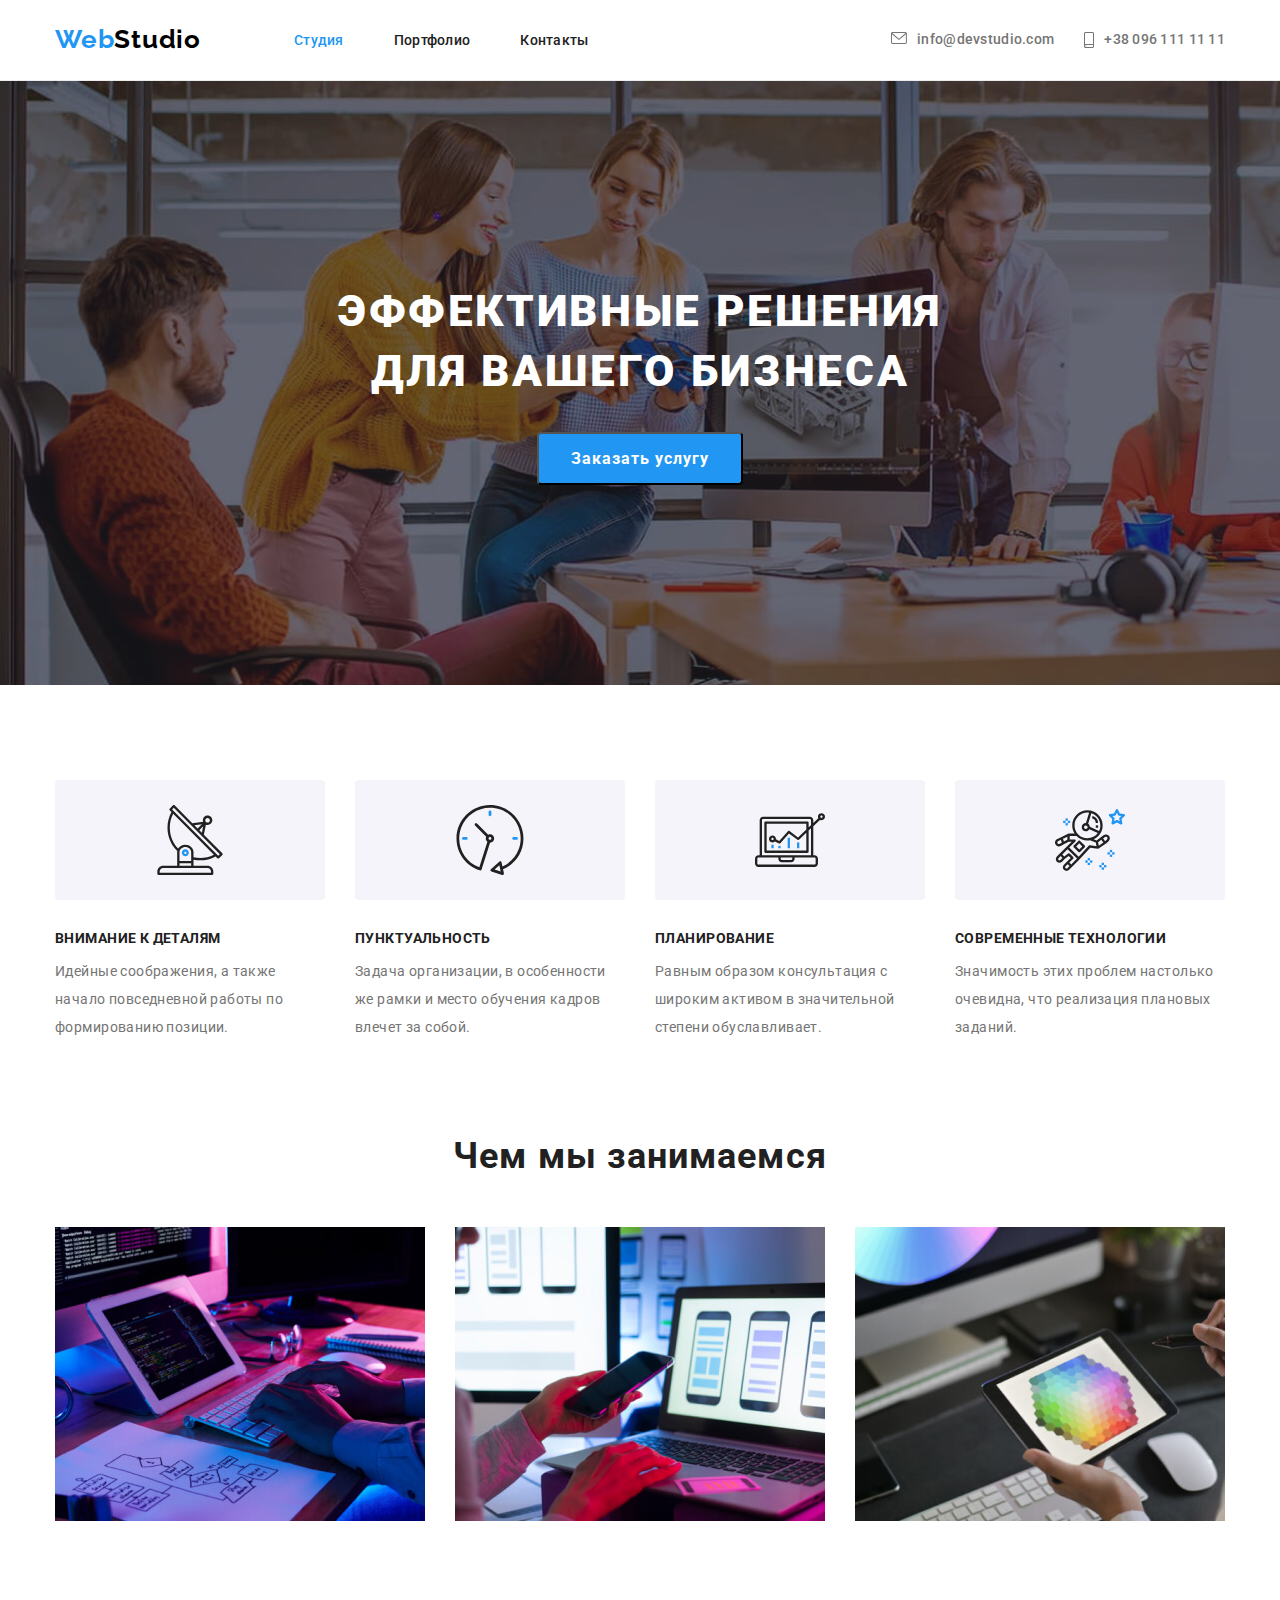
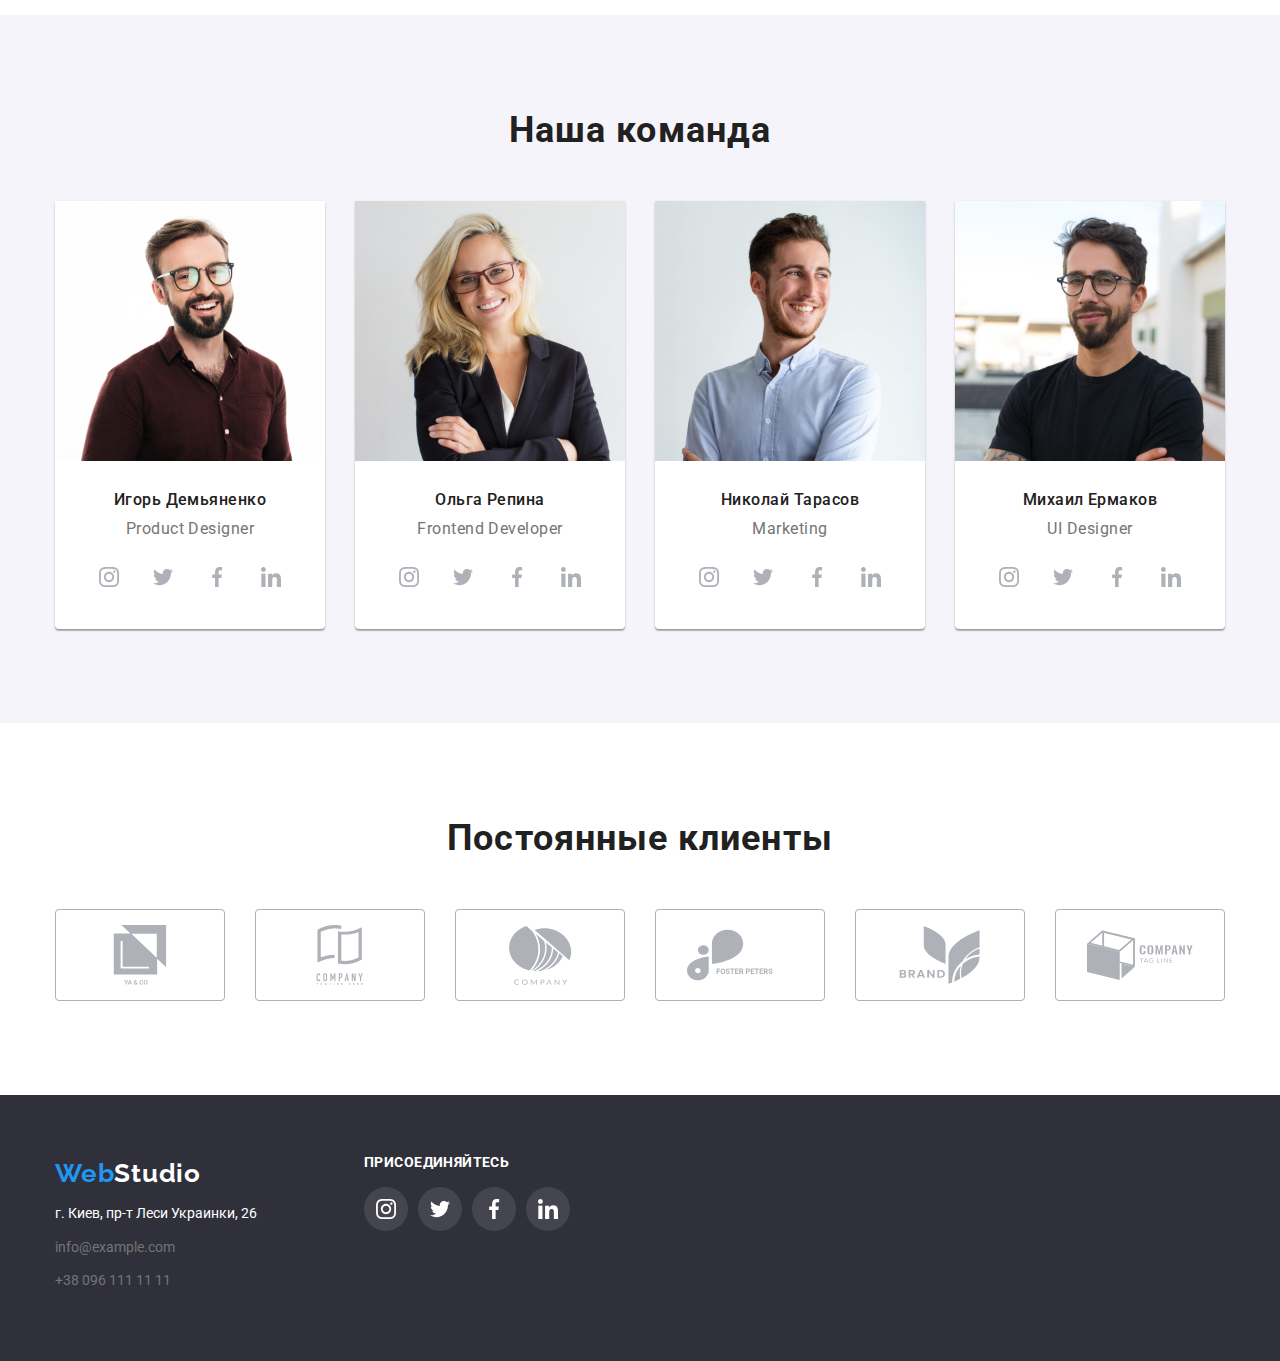
==== index.html @ efb7cee7 "summary" ====
<!DOCTYPE html>
<html lang="ru">
  <head>
    <meta charset="UTF-8" />
    <meta http-equiv="X-UA-Compatible" content="IE=edge" />
    <meta name="viewport" content="width=device-width, initial-scale=1.0" />
    <title>Document</title>
    <link rel="stylesheet" href="./css/reset.css" />
    <link
      rel="stylesheet"
      href="https://cdn.jsdelivr.net/npm/modern-normalize@1.1.0/modern-normalize.min.css"
    />
    <link rel="stylesheet" href="./css/style.css" />
    <link rel="preconnect" href="https://fonts.googleapis.com" />
    <link rel="preconnect" href="https://fonts.gstatic.com" crossorigin />
    <link
      href="https://fonts.googleapis.com/css2?family=Raleway:wght@700&family=Roboto:wght@400;500;700;900&display=swap"
      rel="stylesheet"
    />
  </head>
  <body>
    <!--Header-->
    <header class="page-header header">
      <div class="container page-header-container">
        <nav class="navigation">
          <a href="./index.html" class="logo">Web<span class="logo-span">Studio</span></a>
          <ul class="menu list">
            <li class="menu-list">
              <a href="./index.html" class="link menu-link current">Студия</a>
            </li>
            <li class="menu-list">
              <a href="./portfolio.html" class="link menu-link">Портфолио</a>
            </li>
            <li class="menu-list">
              <a href="" class="link menu-link">Контакты</a>
            </li>
          </ul>
        </nav>
        <div class="number-link">
          <ul class="menu list mail-group">
            <li class="menu-list-number">
              <a href="mailto:info@devstudio.com" class="link-number link-one"
                >info@devstudio.com
                <svg class="icon-mail">
                  <use href="./images/sprite.svg#icon-mail"></use>
                </svg>
              </a>
            </li>
            <li class="menu-list">
              <a href="tel:+380961111111" class="link-number link-two"
                >+38 096 111 11 11
                <svg class="icon-mail-phone">
                  <use href="./images/sprite.svg#icon-tel"></use>
                </svg>
              </a>
            </li>
          </ul>
        </div>
      </div>
    </header>
    <!--Main-->
    <main>
      <section class="hero">
        <!--Hero-->
        <h1 class="motto">Эффективные решения для вашего бизнеса</h1>
        <div class="modal-button">
          <button type="button" class="modal-btn">Заказать услугу</button>
        </div>
      </section>
      <!--Преимущество-->
      <section class="section">
        <h2 class="visually-hidden">Преимущества</h2>
        <div class="container">
          <ul class="list">
            <li class="advantage-list">
              <div class="svg-list social-list-link-one">
                <svg class="social-list-svg">
                  <use href="./images/sprite.svg#icon-antenna"></use>
                </svg>
              </div>
              <h3 class="advantage">Внимание к деталям</h3>
              <p class="media-list-me">
                Идейные соображения, а также начало повседневной работы по формированию позиции.
              </p>
            </li>
            <li class="advantage-list">
              <div class="svg-list social-list-link-one">
                <svg class="social-list-svg">
                  <use href="./images/sprite.svg#icon-clock"></use>
                </svg>
              </div>
              <h3 class="advantage">Пунктуальность</h3>
              <p class="media-list-me">
                Задача организации, в особенности же рамки и место обучения кадров влечет за собой.
              </p>
            </li>
            <li class="advantage-list">
              <div class="svg-list social-list-link-one">
                <svg class="social-list-svg">
                  <use href="./images/sprite.svg#icon-diagram"></use>
                </svg>
              </div>
              <h3 class="advantage">Планирование</h3>
              <p class="media-list-me">
                Равным образом консультация с широким активом в значительной степени обуславливает.
              </p>
            </li>
            <li class="advantage-list">
              <div class="svg-list social-list-link-one">
                <svg class="social-list-svg">
                  <use href="./images/sprite.svg#icon-astronaut"></use>
                </svg>
              </div>
              <h3 class="advantage">Современные технологии</h3>
              <p class="media-list-me">
                Значимость этих проблем настолько очевидна, что реализация плановых заданий.
              </p>
            </li>
          </ul>
        </div>
      </section>
      <section class="section my-work">
        <!--чем мы занимаемся-->
        <div class="container">
          <h2 class="suptitle">Чем мы занимаемся</h2>
          <ul class="list">
            <li>
              <img src="./images/img.jpg" alt="office" width="370" height="294" />
            </li>
            <li>
              <img src="./images/img1.jpg" alt="computer" width="370" height="294" />
            </li>
            <li>
              <img src="./images/img2.jpg" alt="phone" width="370" height="294" />
            </li>
          </ul>
        </div>
      </section>
      <!--наша команда-->
      <section class="section my-comands">
        <div class="container">
          <h2 class="suptitle">Наша команда</h2>
          <ul class="list-comand">
            <li class="crew-info-li">
              <img src="./images/igor.jpg" alt="igor" width="270" height="260" />
              <div class="crew-info">
                <h3 class="advantage-comands">Игорь Демьяненко</h3>
                <p class="media-list" lang="en">Product Designer</p>
                <ul class="social-list">
                  <li class="social-list-item">
                    <a href="" class="social-list-link">
                      <svg class="social-list-icon-svg">
                        <use href="./images/sprite.svg#icon-instagram"></use>
                      </svg>
                    </a>
                  </li>
                  <li class="social-list-item">
                    <a href="" class="social-list-link">
                      <svg class="social-list-icon-svg">
                        <use href="./images/sprite.svg#icon-twitter"></use>
                      </svg>
                    </a>
                  </li>
                  <li class="social-list-item">
                    <a href="" class="social-list-link">
                      <svg class="social-list-icon-svg">
                        <use href="./images/sprite.svg#icon-facebook"></use>
                      </svg>
                    </a>
                  </li>
                  <li class="social-list-item margin-stop">
                    <a href="" class="social-list-link">
                      <svg class="social-list-icon-svg">
                        <use href="./images/sprite.svg#icon-linkedin"></use>
                      </svg>
                    </a>
                  </li>
                </ul>
              </div>
            </li>
            <li class="crew-info-li">
              <img src="./images/olga.jpg" alt="olga" width="270" height="260" />
              <div class="crew-info">
                <h3 class="advantage-comands">Ольга Репина</h3>
                <p class="media-list" lang="en">Frontend Developer</p>
                <ul class="social-list">
                  <li class="social-list-item">
                    <a href="" class="social-list-link">
                      <svg class="social-list-icon-svg">
                        <use href="./images/sprite.svg#icon-instagram"></use>
                      </svg>
                    </a>
                  </li>
                  <li class="social-list-item">
                    <a href="" class="social-list-link">
                      <svg class="social-list-icon-svg">
                        <use href="./images/sprite.svg#icon-twitter"></use>
                      </svg>
                    </a>
                  </li>
                  <li class="social-list-item">
                    <a href="" class="social-list-link">
                      <svg class="social-list-icon-svg">
                        <use href="./images/sprite.svg#icon-facebook"></use>
                      </svg>
                    </a>
                  </li>
                  <li class="social-list-item margin-stop">
                    <a href="" class="social-list-link">
                      <svg class="social-list-icon-svg">
                        <use href="./images/sprite.svg#icon-linkedin"></use>
                      </svg>
                    </a>
                  </li>
                </ul>
              </div>
            </li>
            <li class="crew-info-li">
              <img src="./images/nikolay.jpg" alt="nikolay" width="270" height="260" />
              <div class="crew-info">
                <h3 class="advantage-comands">Николай Тарасов</h3>
                <p class="media-list" lang="en">Marketing</p>
                <ul class="social-list">
                  <li class="social-list-item">
                    <a href="" class="social-list-link">
                      <svg class="social-list-icon-svg">
                        <use href="./images/sprite.svg#icon-instagram"></use>
                      </svg>
                    </a>
                  </li>
                  <li class="social-list-item">
                    <a href="" class="social-list-link">
                      <svg class="social-list-icon-svg">
                        <use href="./images/sprite.svg#icon-twitter"></use>
                      </svg>
                    </a>
                  </li>
                  <li class="social-list-item">
                    <a href="" class="social-list-link">
                      <svg class="social-list-icon-svg">
                        <use href="./images/sprite.svg#icon-facebook"></use>
                      </svg>
                    </a>
                  </li>
                  <li class="social-list-item margin-stop">
                    <a href="" class="social-list-link">
                      <svg class="social-list-icon-svg">
                        <use href="./images/sprite.svg#icon-linkedin"></use>
                      </svg>
                    </a>
                  </li>
                </ul>
              </div>
            </li>
            <li class="crew-info-li">
              <img src="./images/mihail.jpg" alt="mihail" width="270" height="260" />
              <div class="crew-info">
                <h3 class="advantage-comands">Михаил Ермаков</h3>
                <p class="media-list" lang="en">UI Designer</p>
                <ul class="social-list">
                  <li class="social-list-item">
                    <a href="" class="social-list-link">
                      <svg class="social-list-icon-svg">
                        <use href="./images/sprite.svg#icon-instagram"></use>
                      </svg>
                    </a>
                  </li>
                  <li class="social-list-item">
                    <a href="" class="social-list-link">
                      <svg class="social-list-icon-svg">
                        <use href="./images/sprite.svg#icon-twitter"></use>
                      </svg>
                    </a>
                  </li>
                  <li class="social-list-item">
                    <a href="" class="social-list-link">
                      <svg class="social-list-icon-svg">
                        <use href="./images/sprite.svg#icon-facebook"></use>
                      </svg>
                    </a>
                  </li>
                  <li class="social-list-item margin-stop">
                    <a href="" class="social-list-link">
                      <svg class="social-list-icon-svg">
                        <use href="./images/sprite.svg#icon-linkedin"></use>
                      </svg>
                    </a>
                  </li>
                </ul>
              </div>
            </li>
          </ul>
        </div>
      </section>
      <!--Постоянные клиенты-->
      <section class="section">
        <div class="container">
          <h2 class="suptitle">Постоянные клиенты</h2>
          <ul class="social-list-spisok">
            <li class="social-list-item-svg">
              <a href="" class="social-list-link-two">
                <svg class="social-list-icon-svg-two">
                  <use href="./images/sprite.svg#icon-group_1"></use>
                </svg>
              </a>
            </li>
            <li class="social-list-item-svg">
              <a href="" class="social-list-link-two">
                <svg class="social-list-icon-svg-two">
                  <use href="./images/sprite.svg#icon-group_2"></use>
                </svg>
              </a>
            </li>
            <li class="social-list-item-svg">
              <a href="" class="social-list-link-two">
                <svg class="social-list-icon-svg-two">
                  <use href="./images/sprite.svg#icon-group_3"></use>
                </svg>
              </a>
            </li>
            <li class="social-list-item-svg">
              <a href="" class="social-list-link-two">
                <svg class="social-list-icon-svg-two">
                  <use href="./images/sprite.svg#icon-group_4"></use>
                </svg>
              </a>
            </li>
            <li class="social-list-item-svg">
              <a href="" class="social-list-link-two">
                <svg class="social-list-icon-svg-two">
                  <use href="./images/sprite.svg#icon-group_5"></use>
                </svg>
              </a>
            </li>
            <li class="social-list-item-svg margin-stop">
              <a href="" class="social-list-link-two">
                <svg class="social-list-icon-svg-two">
                  <use href="./images/sprite.svg#icon-group_6"></use>
                </svg>
              </a>
            </li>
          </ul>
        </div>
      </section>
    </main>
    <footer class="color-footer">
      <div class="container container-footer">
        <div class="conection-footer">
          <a href="./index.html" class="logo">Web<span class="logo-span-footer">Studio</span></a>
          <address>
            <ul class="list list-container">
              <li class="contact-list">
                <a
                  href="https://goo.gl/maps/A2tmThPKFVqANark9"
                  class="adress"
                  target="_blank"
                  rel="noopener noreferrer"
                  >г. Киев, пр-т Леси Украинки, 26</a
                >
              </li>
              <li>
                <a href="mailto:info@example.com" class="link contact-number">info@example.com</a>
              </li>
              <li class="contact-list">
                <a href="tel:+380961111111" class="link contact-number">+38 096 111 11 11</a>
              </li>
            </ul>
          </address>
        </div>
        <div class="conection">
          <p class="conection-me">Присоединяйтесь</p>
          <ul class="social-list">
            <li class="social-list-item">
              <a href="" class="social-list-link-footer">
                <svg class="social-list-icon-svg">
                  <use href="./images/sprite.svg#icon-instagram"></use>
                </svg>
              </a>
            </li>
            <li class="social-list-item">
              <a href="" class="social-list-link-footer">
                <svg class="social-list-icon-svg">
                  <use href="./images/sprite.svg#icon-twitter"></use>
                </svg>
              </a>
            </li>
            <li class="social-list-item">
              <a href="" class="social-list-link-footer">
                <svg class="social-list-icon-svg">
                  <use href="./images/sprite.svg#icon-facebook"></use>
                </svg>
              </a>
            </li>
            <li class="social-list-item margin-stop">
              <a href="" class="social-list-link-footer">
                <svg class="social-list-icon-svg">
                  <use href="./images/sprite.svg#icon-linkedin"></use>
                </svg>
              </a>
            </li>
          </ul>
        </div>
      </div>
    </footer>
  </body>
</html>
---- css/style.css ----
.container {
  width: 1200px;
  margin: 0 auto;
  padding: 0 15px;
}

.visually-hidden {
  width: 1px;
  height: 1px;
  padding: 0;
  overflow: hidden;
  clip: rect(0, 0, 0, 0);
  white-space: nowrap;
  border: 0;
}

:root {
  --one-text-color: #212121;
  --two-text-color: #2196f3;
  --three-text-color: #000000;
  --four-text-color: #757575;
  --five-text-color: #ffffff;
  --six-text-color: #2f303a;
}

body {
  font-family: 'Roboto', 'sans-serif';
  color: var(--five-text-color);
}
/* =======Header======== */
.menu-link {
  font-weight: 500;
  font-size: 14px;
  line-height: 1.15;
  letter-spacing: 0.02em;
  padding: 32px 0;
  color: var(--one-text-color);
}
.menu-link:hover,
.menu-link:focus,
.menu-link:current {
  color: var(--two-text-color);
}

.navigation .current {
  color: var(--two-text-color);
}

.navigation,
.menu,
.list {
  display: flex;
  align-items: center;
  flex-direction: row;
}

.header {
  align-items: center;
  border-bottom: 1px solid #ececec;
}
.page-header-container {
  display: flex;
}

.filter-list:current {
  color: var(--two-text-color);
}
.filter-list.current {
  background: var(--two-text-color);
  color: var(--five-text-color);
}

.logo-span {
  font-family: 'Raleway', 'sans-serif';
  font-weight: 700;
  font-size: 26px;
  line-height: 1.2;
  letter-spacing: 0.03em;

  color: var(--three-text-color);
}

.logo {
  font-family: 'Raleway', 'sans-serif';
  font-weight: 700;
  font-size: 26px;
  line-height: 1.2;
  letter-spacing: 0.03em;
  margin-right: 93px;
  color: var(--two-text-color);
}

.menu-list:not(:last-child) {
  margin-right: 50px;
  color: var(--four-text-color);
}

.menu-list-number:not(:last-child) {
  margin-right: 30px;
  color: var(--four-text-color);
}

.menu-list-number,
.menu-list {
  display: flex;
  flex-direction: row;
  align-items: center;
}

.number-link {
  display: flex;
  align-items: center;
  justify-content: flex-end;
  margin-left: auto;
}

.icon-mail {
  fill: currentColor;
  width: 16px;
  height: 12px;
  margin-right: 10px;
}

.icon-mail-phone {
  fill: currentColor;
  width: 10px;
  height: 16px;
  margin-right: 10px;
}

.link,
.link-number:hover,
.link,
.link-number:focus {
  color: var(--two-text-color);
}

.link-number {
  padding: 32px 0;
  display: flex;
  flex-direction: row-reverse;
  font-size: 14px;
  line-height: 1.14;
  letter-spacing: 0.02em;
  font-weight: 500;
  margin-left: auto;
  color: var(--four-text-color);
}

.link {
  font-style: normal;
  color: var(--one-text-color);
}

/* =======/Header======== */

/* =======HERO======== */

.hero {
  padding: 200px 0;
  background-color: #c4c4c4;
  background-image: linear-gradient(rgba(47, 48, 58, 0.4), rgba(47, 48, 58, 0.4)),
    url(../images/font.jpg);
  background-size: cover;
}

.modal-btn {
  font-weight: 700;
  font-size: 16px;
  line-height: 1.85;
  letter-spacing: 0.06em;
  cursor: pointer;
  font-family: inherit;
  padding-top: 10px;
  padding-bottom: 10px;
  padding-left: 32px;
  padding-right: 32px;
  border-radius: 4px;
  color: var(--five-text-color);
  background: var(--two-text-color);
  display: block;
  margin: 0 auto;
}

.modal-button {
  justify-content: center;
  margin-top: 30px;
}

.modal-btn:hover {
  background-color: #188ce8;
}

.motto {
  font-weight: 900;
  font-size: 44px;
  line-height: 1.37;
  text-align: center;
  letter-spacing: 0.06em;
  text-transform: uppercase;
  width: 696px;
  color: var(--five-text-color);
  margin-right: auto;
  margin-left: auto;
  margin-bottom: 0;
}

/* =======/HERO======== */

/* =======MainSection======== */

.section {
  padding: 94px 0;
}

.my-work {
  padding-top: 0px;
}

.my-comands {
  background-color: #f5f4fa;
}
.advantage {
  font-weight: 700;
  font-size: 14px;
  line-height: 1.18;
  letter-spacing: 0.03em;
  text-transform: uppercase;
  margin-bottom: 10px;
  color: var(--one-text-color);
}

.advantage-comands {
  font-weight: 500;
  font-size: 16px;
  line-height: 1.18;
  letter-spacing: 0.03em;
  margin-bottom: 10px;
  color: var(--one-text-color);
}

.advantage-two {
  font-weight: 700;
  font-size: 18px;
  line-height: 1.87;
  letter-spacing: 0.03em;
  color: var(--one-text-color);
  margin-bottom: 4px;
}
.media-list-me {
  font-size: 14px;
  line-height: 2;
  letter-spacing: 0.03em;
  color: var(--four-text-color);
}

.media-list {
  font-size: 16px;
  line-height: 1.18;
  letter-spacing: 0.03em;

  color: var(--four-text-color);
}

.suptitle {
  font-weight: 700;
  font-size: 36px;
  line-height: 1.17;
  text-align: center;
  letter-spacing: 0.03em;
  margin-bottom: 50px;
  color: var(--one-text-color);
}

/* =======/MainSection======== */

/* =======PORTFOLIO======== */
.filter-list {
  font-weight: 500;
  font-size: 16px;
  line-height: 1.62;
  letter-spacing: 0.03em;
  color: var(--one-text-color);
  padding: 6px 22px;
  border: none;
  border-radius: 4px;
}
.filtres {
  display: flex;
  margin-bottom: 50px;
  justify-content: center;
}

.portfolio .filtres li:not(:last-child) {
  margin-right: 8px;
}

.filter-list:focus,
.filter-list:hover {
  background: var(--two-text-color);
  color: var(--five-text-color);
  box-shadow: 0px 3px 1px rgba(0, 0, 0, 0.1), 0px 1px 2px rgba(0, 0, 0, 0.08),
    0px 2px 2px rgba(0, 0, 0, 0.12);
}

.list {
  display: flex;
  justify-content: space-between;
}

.list-comand {
  display: flex;
  justify-content: space-between;
}

.list-portfolio {
  display: flex;
  flex-wrap: wrap;
  list-style: none;
  margin-left: -30px;
  margin-top: -30px;
}

.advantage-list {
  width: 270px;
}

.subscribe-card {
  padding-left: 24px;
  padding-right: 24px;
  padding-top: 20px;
  padding-bottom: 20px;
  border-left: 1px solid #eeeeee;
  border-right: 1px solid #eeeeee;
  border-bottom: 1px solid #eeeeee;
}

.crew-info {
  text-align: center;
  padding: 30px 0;
}
.crew-info-li {
  background-color: var(--five-text-color);
  box-shadow: 0px 1px 3px rgba(0, 0, 0, 0.12), 0px 1px 1px rgba(0, 0, 0, 0.14),
    0px 2px 1px rgba(0, 0, 0, 0.2);
  border-radius: 0px 0px 4px 4px;
}

.social-list {
  display: flex;
  margin-top: 16px;
  justify-content: center;
}

.social-list-spisok {
  display: flex;
  justify-content: center;
}

.social-list-link {
  color: #afb1b8;
  display: flex;
  justify-content: center;
  align-items: center;
  height: 100%;
  width: 100%;
  border-radius: 50%;
}

.social-list-link-two {
  color: #afb1b8;
  display: flex;
  justify-content: center;
  align-items: center;
  height: 100%;
  width: 100%;
}

.social-list-link-one {
  color: #afb1b8;
  display: flex;
  justify-content: center;
  align-items: center;
  height: 100%;
  width: 100%;
}

.social-list-item {
  width: 44px;
  height: 44px;
  margin-right: 10px;
}

.social-list-item-svg {
  width: 170px;
  height: 92px;
  margin-right: 30px;
  border: 1px solid #afb1b8;
  border-radius: 4px;
}

.social-list-link-two:focus,
.social-list-link-two:hover {
  color: var(--two-text-color);
  border: 1px solid var(--two-text-color);
  border-radius: 4px;
}

.social-list-icon-svg {
  fill: currentColor;
  width: 20px;
  height: 20px;
}

.social-list-icon-svg-two {
  fill: currentColor;
  width: 106px;
  height: 60px;
}

.svg-list {
  width: 100%;
  height: 120px;
  border-radius: 4px;
  background-color: #f5f4fa;
  margin-bottom: 30px;
}

.social-list-svg {
  width: 70px;
  height: 70px;
}

.social-list-link:hover,
.social-list-link:focus {
  background-color: var(--two-text-color);
  color: var(--five-text-color);
}
/* =======/PORTFOLIO======== */

/* =======FOTER======== */
.container-footer {
  background-color: var(--six-text-color);
  display: flex;
  flex-direction: row;
}

.conection-footer {
  margin-right: 70px;
}

.list-container {
  display: block;
  flex-direction: column;
}
.color-footer .logo {
  margin-bottom: 20px;
}

.adress {
  font-style: normal;
  font-size: 14px;
  line-height: 1.71;
  color: var(--five-text-color);
  margin-bottom: 9px;
}

.logo-span-footer {
  font-family: 'Raleway', 'sans-serif';
  font-weight: 700;
  font-size: 26px;
  line-height: 1.42;
  letter-spacing: 0.03em;
  color: var(--five-text-color);
}

.list-portfolio .example {
  flex-basis: calc(100% / 3 - 30px);
  margin-left: 30px;
  margin-top: 30px;
}
.example:focus,
.example:hover {
  box-shadow: 0px 1px 1px rgba(0, 0, 0, 0.12), 0px 4px 4px rgba(0, 0, 0, 0.06),
    1px 4px 6px rgba(0, 0, 0, 0.16);
}

.color-footer {
  background: #2f303a;
  padding: 60px 0;
}

.contact-number {
  color: var(--four-text-color);
  font-size: 14px;
  line-height: 1.5;
}
.contact-list {
  margin-bottom: 9px;
  margin-top: 9px;
}

.conection-me {
  font-weight: 700;
  font-size: 14px;
  line-height: 1.14;
  letter-spacing: 0.03em;
  text-transform: uppercase;
  color: var(--five-text-color);
}

.conection {
  width: 206px;
}

.social-list-link-footer {
  color: var(--five-text-color);
  background-color: rgba(255, 255, 255, 0.1);
  display: flex;
  justify-content: center;
  align-items: center;
  height: 100%;
  width: 100%;
  border-radius: 50%;
}

.social-list-link-footer:hover,
.social-list-link-footer:focus {
  background-color: var(--two-text-color);
  color: var(--five-text-color);
}

.margin-stop {
  margin-right: 0px;
}
/* =======/FOTER======== */
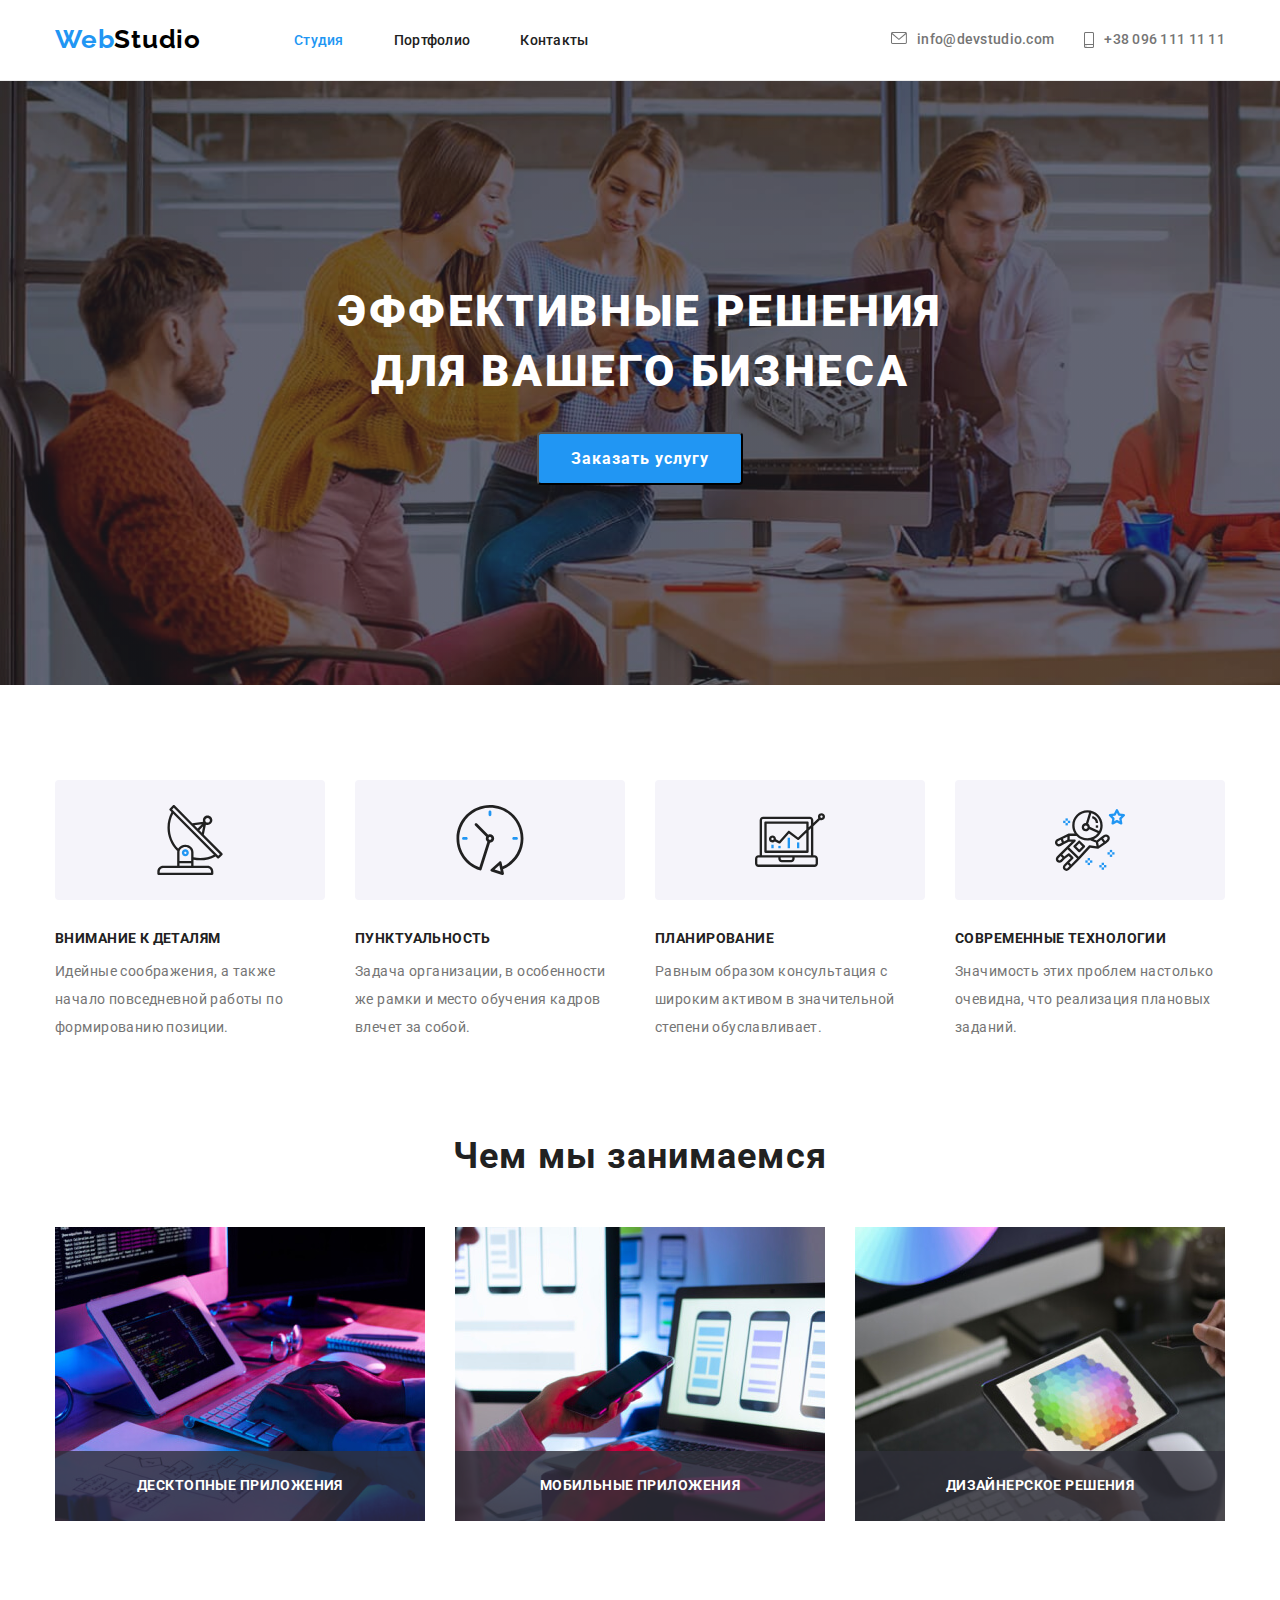
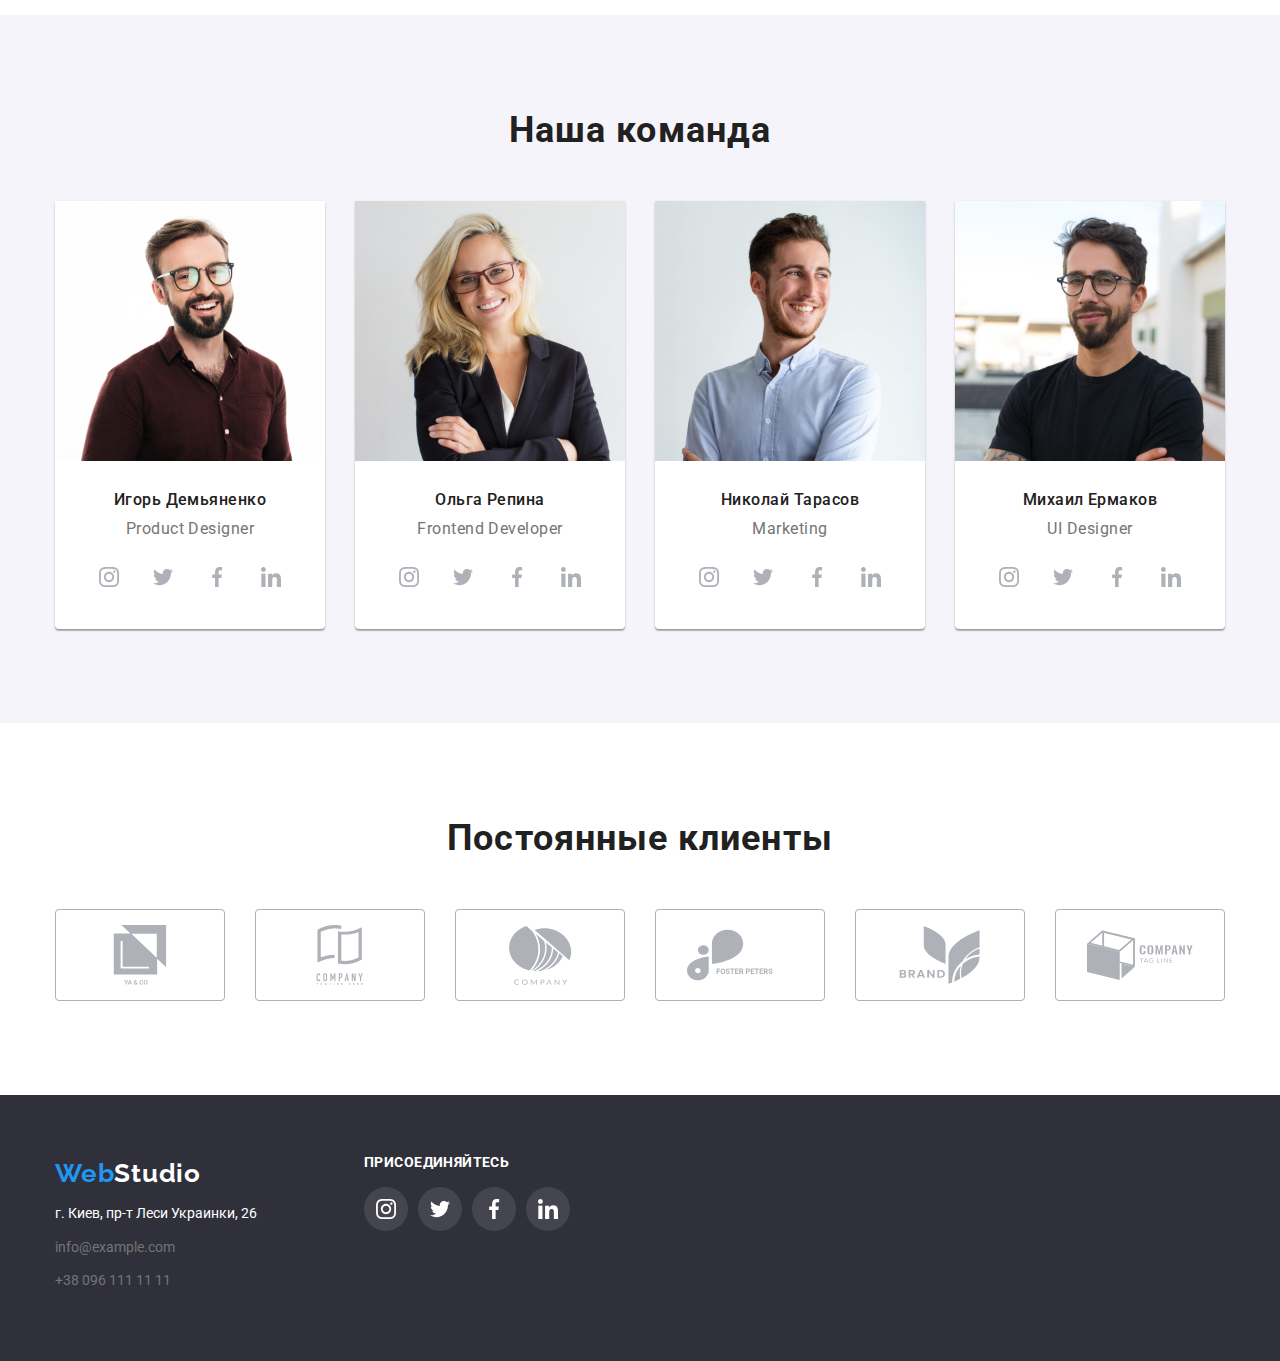
==== commit 963837d4: "summary" ====
--- a/index.html
+++ b/index.html
@@ -126,12 +126,15 @@
           <ul class="list">
             <li>
               <img src="./images/img.jpg" alt="office" width="370" height="294" />
+              <div class="title-product"><p class="label">Десктопные приложения</p></div>
             </li>
             <li>
               <img src="./images/img1.jpg" alt="computer" width="370" height="294" />
+              <div class="title-product"><p class="label">мобильные приложения</p></div>
             </li>
             <li>
               <img src="./images/img2.jpg" alt="phone" width="370" height="294" />
+              <div class="title-product"><p class="label">дизайнерское решения</p></div>
             </li>
           </ul>
         </div>
--- a/css/style.css
+++ b/css/style.css
@@ -209,6 +209,27 @@
 
 /* =======MainSection======== */
 
+.label {
+  font-weight: 700;
+  font-size: 14px;
+  line-height: 1.14;
+  text-align: center;
+  letter-spacing: 0.03em;
+  text-transform: uppercase;
+  color: var(--five-text-color);
+  padding-top: 27px;
+  padding-bottom: 27px;
+}
+
+.title-product {
+  display: inline-block;
+  position: absolute;
+  width: 370px;
+  height: 70px;
+  background: rgba(47, 48, 58, 0.8);
+  bottom: 0;
+}
+
 .section {
   padding: 94px 0;
 }
@@ -306,6 +327,7 @@
 .list {
   display: flex;
   justify-content: space-between;
+  position: relative;
 }
 
 .list-comand {
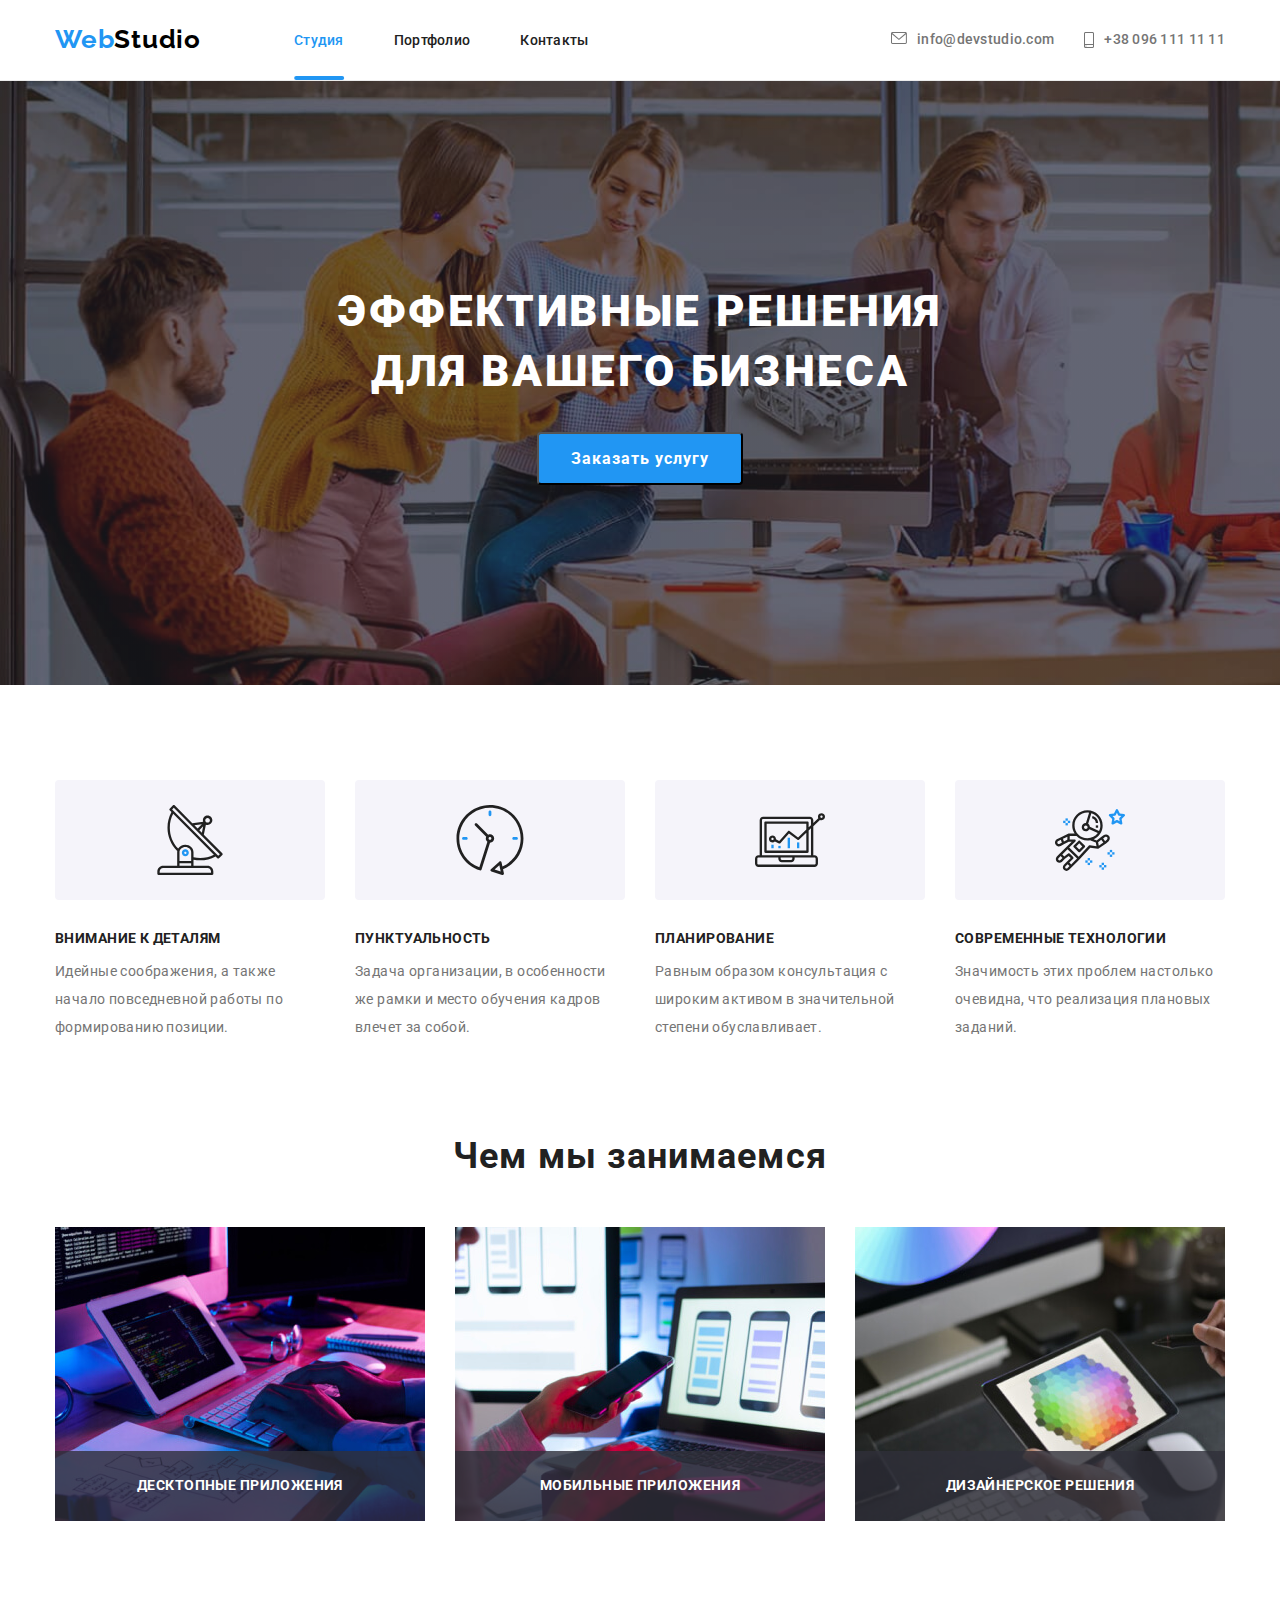
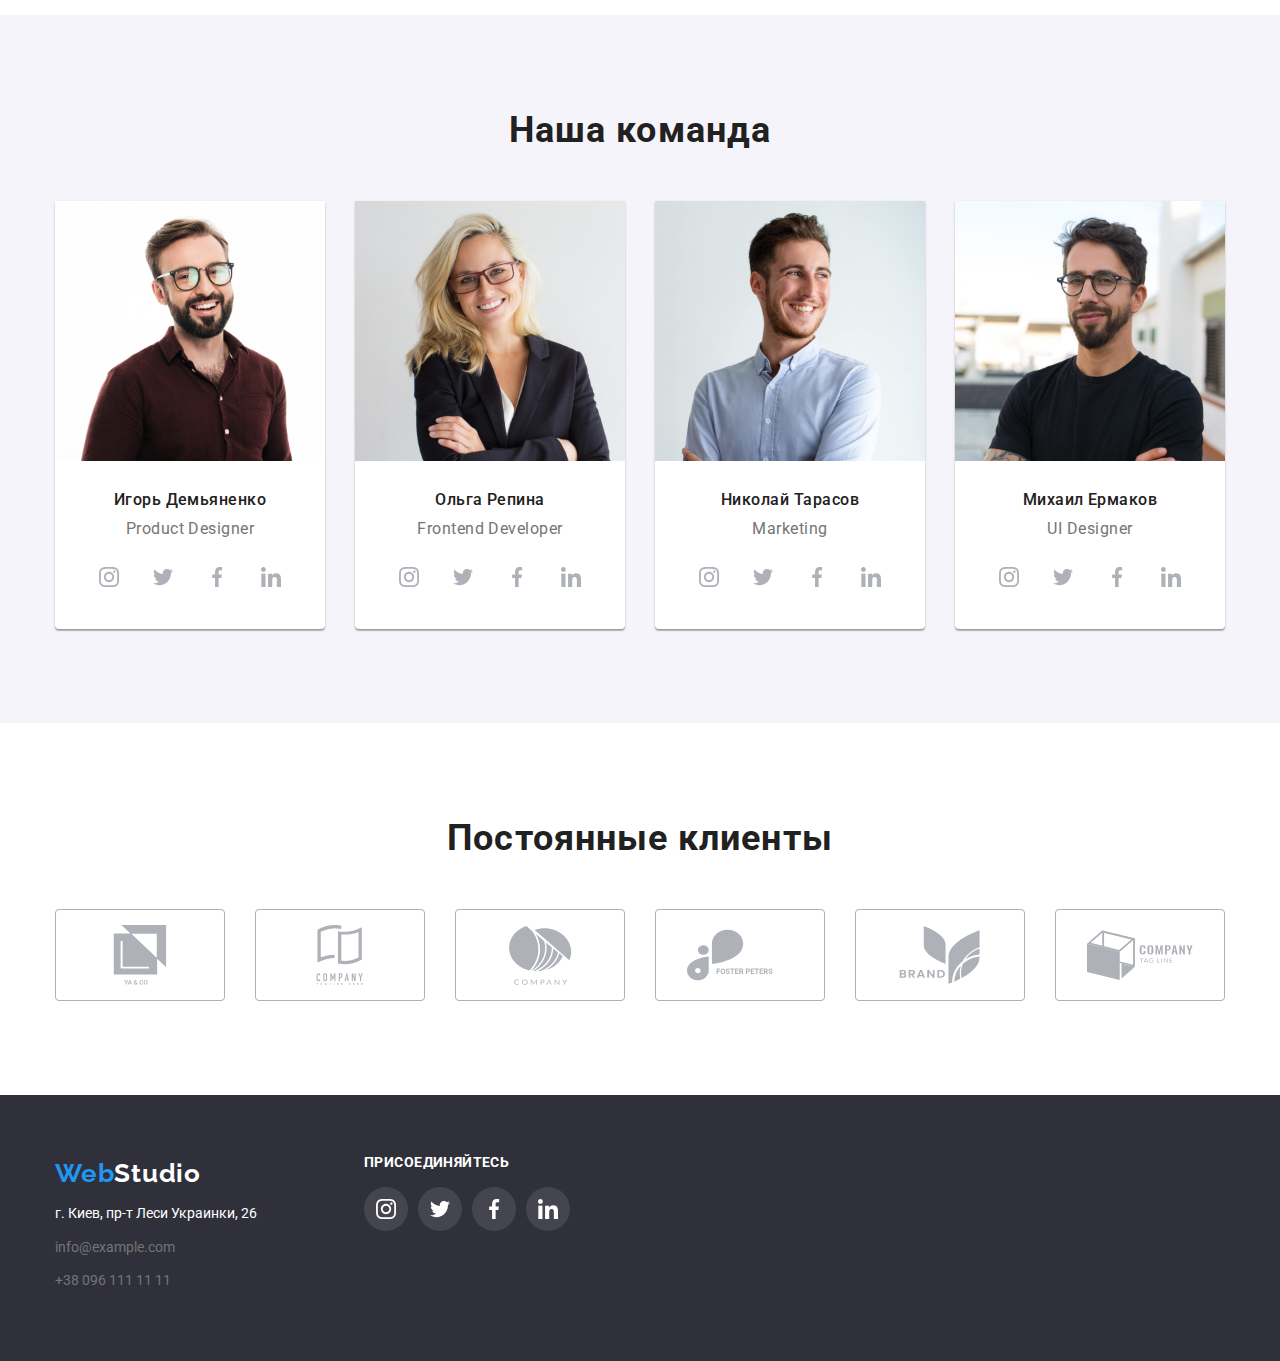
==== commit f86973b1: "summary" ====
--- a/index.html
+++ b/index.html
@@ -26,20 +26,20 @@
           <a href="./index.html" class="logo">Web<span class="logo-span">Studio</span></a>
           <ul class="menu list">
             <li class="menu-list">
-              <a href="./index.html" class="link menu-link current">Студия</a>
+              <a href="./index.html" class="menu-link current">Студия</a>
             </li>
             <li class="menu-list">
-              <a href="./portfolio.html" class="link menu-link">Портфолио</a>
+              <a href="./portfolio.html" class="menu-link">Портфолио</a>
             </li>
             <li class="menu-list">
-              <a href="" class="link menu-link">Контакты</a>
+              <a href="" class="menu-link">Контакты</a>
             </li>
           </ul>
         </nav>
         <div class="number-link">
           <ul class="menu list mail-group">
             <li class="menu-list-number">
-              <a href="mailto:info@devstudio.com" class="link-number link-one"
+              <a href="mailto:info@devstudio.com" class="link-number"
                 >info@devstudio.com
                 <svg class="icon-mail">
                   <use href="./images/sprite.svg#icon-mail"></use>
@@ -47,7 +47,7 @@
               </a>
             </li>
             <li class="menu-list">
-              <a href="tel:+380961111111" class="link-number link-two"
+              <a href="tel:+380961111111" class="link-number"
                 >+38 096 111 11 11
                 <svg class="icon-mail-phone">
                   <use href="./images/sprite.svg#icon-tel"></use>
@@ -64,7 +64,16 @@
         <!--Hero-->
         <h1 class="motto">Эффективные решения для вашего бизнеса</h1>
         <div class="modal-button">
-          <button type="button" class="modal-btn">Заказать услугу</button>
+          <button data-modal-open type="button" class="modal-btn">Заказать услугу</button>
+          <div data-modal class="backdrop is-hidden">
+            <div class="modal">
+              <botton data-modal-close>
+                <svg class="icon-close">
+                  <use href="./images/sprite.svg#icon-close"></use>
+                </svg>
+              </botton>
+            </div>
+          </div>
         </div>
       </section>
       <!--Преимущество-->
@@ -405,5 +414,6 @@
         </div>
       </div>
     </footer>
+    <script src="./js/modal.js"></script>
   </body>
 </html>
--- a/css/style.css
+++ b/css/style.css
@@ -21,6 +21,7 @@
   --four-text-color: #757575;
   --five-text-color: #ffffff;
   --six-text-color: #2f303a;
+  --duration-сss-transition: 250ms;
 }
 
 body {
@@ -29,6 +30,9 @@
 }
 /* =======Header======== */
 .menu-link {
+  position: relative;
+  transition-duration: var(--duration-сss-transition);
+  transition-timing-function: cubic-bezier(0.4, 0, 0.2, 1);
   font-weight: 500;
   font-size: 14px;
   line-height: 1.15;
@@ -40,6 +44,19 @@
 .menu-link:focus,
 .menu-link:current {
   color: var(--two-text-color);
+}
+
+.menu-link.current::after {
+  position: absolute;
+  bottom: 0;
+  left: 50%;
+  transform: translateX(-50%);
+  content: '';
+  display: block;
+  width: 100%;
+  height: 4px;
+  border-radius: 2px;
+  background-color: var(--two-text-color);
 }
 
 .navigation .current {
@@ -128,10 +145,11 @@
   margin-right: 10px;
 }
 
-.link,
 .link-number:hover,
-.link,
 .link-number:focus {
+  transition-property: color;
+  transition-duration: var(--duration-сss-transition);
+  transition-timing-function: cubic-bezier(0.4, 0, 0.2, 1);
   color: var(--two-text-color);
 }
 
@@ -162,6 +180,40 @@
   background-image: linear-gradient(rgba(47, 48, 58, 0.4), rgba(47, 48, 58, 0.4)),
     url(../images/font.jpg);
   background-size: cover;
+}
+
+.backdrop {
+  position: fixed;
+  top: 0;
+  left: 0;
+  width: 100%;
+  height: 100%;
+  background: rgba(0, 0, 0, 0.2);
+}
+.backdrop.is-hidden {
+  opacity: 0;
+  visibility: hidden;
+  pointer-events: none;
+}
+
+.icon-close {
+  position: fixed;
+  top: 8px;
+  right: 8px;
+  height: 30px;
+  width: 30px;
+}
+.modal {
+  height: 582px;
+  width: 528px;
+  background-color: var(--five-text-color);
+  position: absolute;
+  top: 50%;
+  left: 50%;
+  transform: translate(-50%, -50%);
+  box-shadow: 0px 1px 3px rgba(0, 0, 0, 0.12), 0px 1px 1px rgba(0, 0, 0, 0.14),
+    0px 2px 1px rgba(0, 0, 0, 0.2);
+  border-radius: 4px;
 }
 
 .modal-btn {
@@ -507,6 +559,43 @@
     1px 4px 6px rgba(0, 0, 0, 0.16);
 }
 
+.box-overlay {
+  position: relative;
+  overflow: hidden;
+}
+
+.exemple-link {
+  display: block;
+  text-decoration: none;
+  transition: box-shadow var(--duration-сss-transition) cubic-bezier(0.4, 0, 0.2, 1);
+}
+
+.exemple-link:hover,
+.exemple-link:focus {
+  box-shadow: 0px 1px 1px rgba(0, 0, 0, 0.12), 0px 4px 4px rgba(0, 0, 0, 0.06),
+    1px 4px 6px rgba(0, 0, 0, 0.16);
+}
+
+.exemple-link:hover .box-content {
+  transform: translateY(0%);
+}
+
+.box-content {
+  position: absolute;
+  top: 0;
+  left: 0;
+  transform: translateY(100%);
+  transition: transform var(--duration-сss-transition) cubic-bezier(0.4, 0, 0.2, 1);
+  width: 370px;
+  padding: 63px 24px;
+  background-color: rgba(33, 150, 243, 0.9);
+  font-weight: 400;
+  font-size: 18px;
+  line-height: 1.56;
+  letter-spacing: 0.03em;
+  color: var(--five-text-color);
+}
+
 .color-footer {
   background: #2f303a;
   padding: 60px 0;
